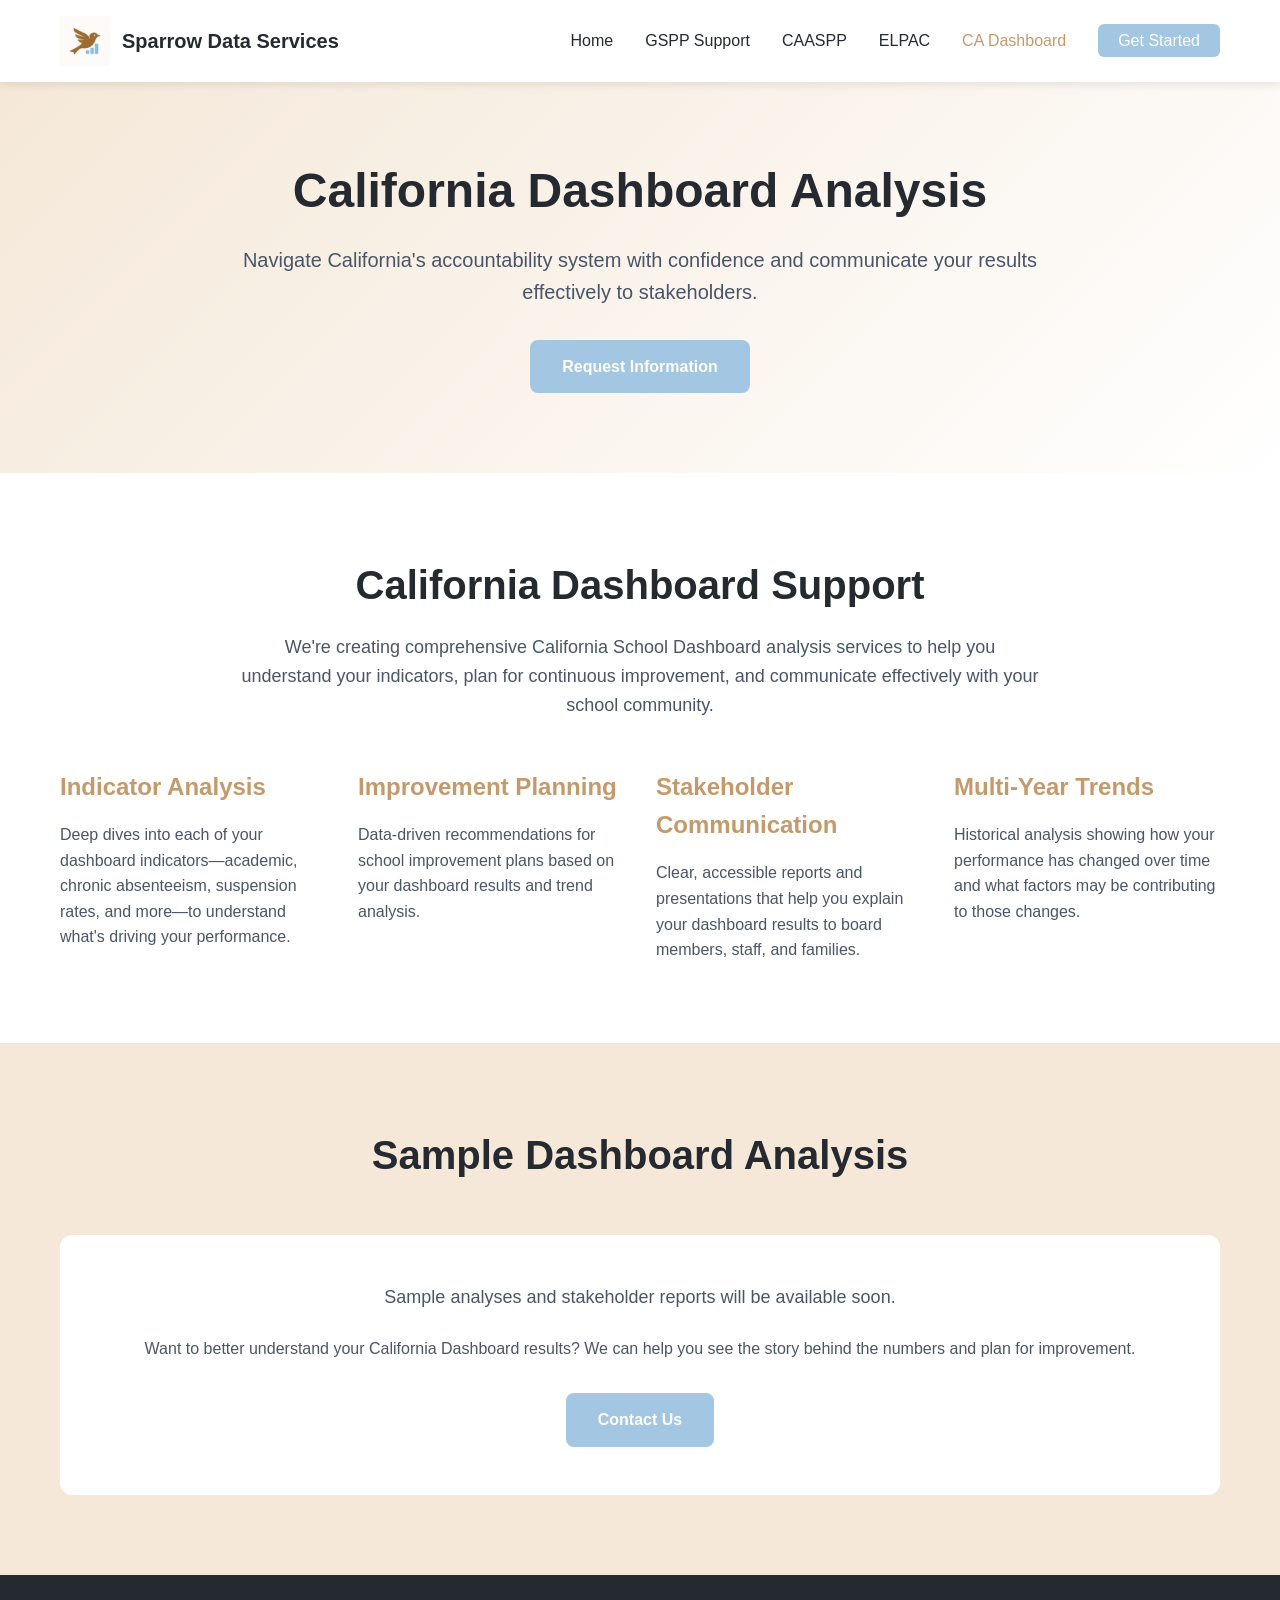
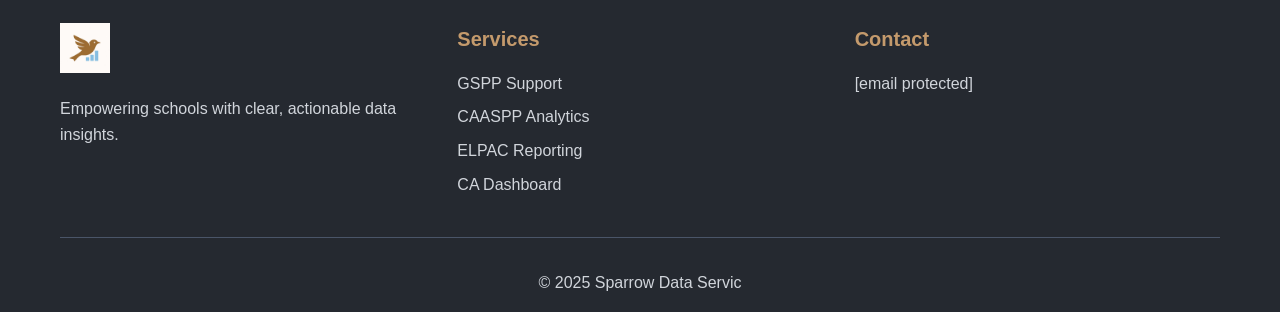
==== ca-dashboard.html @ ae649f96 "Initial website upload" ====
<!DOCTYPE html>
<html lang="en">
<head>
    <meta charset="UTF-8">
    <meta name="viewport" content="width=device-width, initial-scale=1.0">
    <title>CA Dashboard Analysis | Sparrow Data Services</title>
    <meta name="description" content="California School Dashboard analysis and reporting support for school districts.">
    <link rel="stylesheet" href="styles.css">
</head>
<body>
    <!-- Navigation -->
    <nav class="navbar">
        <div class="container">
            <div class="nav-wrapper">
                <a href="index.html" class="logo">
                    <img src="images/SDS_Logo.png" alt="Sparrow Data Services Logo">
                    <span>Sparrow Data Services</span>
                </a>
                <button class="mobile-menu-toggle" aria-label="Toggle menu">
                    <span></span>
                    <span></span>
                    <span></span>
                </button>
                <ul class="nav-menu">
                    <li><a href="index.html">Home</a></li>
                    <li><a href="gspp.html">GSPP Support</a></li>
                    <li><a href="caaspp.html">CAASPP</a></li>
                    <li><a href="elpac.html">ELPAC</a></li>
                    <li><a href="ca-dashboard.html" class="active">CA Dashboard</a></li>
                    <li><a href="index.html#contact" class="btn-nav">Get Started</a></li>
                </ul>
            </div>
        </div>
    </nav>

    <!-- Hero Section -->
    <section class="hero">
        <div class="container">
            <div class="hero-content">
                <h1>California Dashboard Analysis</h1>
                <p class="hero-subtitle">Navigate California's accountability system with confidence and communicate your results effectively to stakeholders.</p>
                <div class="hero-buttons">
                    <a href="index.html#contact" class="btn btn-primary">Request Information</a>
                </div>
            </div>
        </div>
    </section>

    <!-- Coming Soon Section -->
    <section class="services">
        <div class="container">
            <h2>California Dashboard Support</h2>
            <p class="section-subtitle">We're creating comprehensive California School Dashboard analysis services to help you understand your indicators, plan for continuous improvement, and communicate effectively with your school community.</p>
            
            <div class="why-grid" style="margin-top: 3rem;">
                <div class="why-item">
                    <h3>Indicator Analysis</h3>
                    <p>Deep dives into each of your dashboard indicators—academic, chronic absenteeism, suspension rates, and more—to understand what's driving your performance.</p>
                </div>
                <div class="why-item">
                    <h3>Improvement Planning</h3>
                    <p>Data-driven recommendations for school improvement plans based on your dashboard results and trend analysis.</p>
                </div>
                <div class="why-item">
                    <h3>Stakeholder Communication</h3>
                    <p>Clear, accessible reports and presentations that help you explain your dashboard results to board members, staff, and families.</p>
                </div>
                <div class="why-item">
                    <h3>Multi-Year Trends</h3>
                    <p>Historical analysis showing how your performance has changed over time and what factors may be contributing to those changes.</p>
                </div>
            </div>
        </div>
    </section>

    <!-- Sample Placeholder -->
    <section class="why-choose">
        <div class="container">
            <h2>Sample Dashboard Analysis</h2>
            <div style="background-color: white; padding: 3rem; border-radius: 12px; margin-top: 2rem; text-align: center;">
                <p style="color: #4A5568; font-size: 1.125rem; margin-bottom: 1.5rem;">Sample analyses and stakeholder reports will be available soon.</p>
                <p style="color: #4A5568;">Want to better understand your California Dashboard results? We can help you see the story behind the numbers and plan for improvement.</p>
                <a href="index.html#contact" class="btn btn-primary" style="margin-top: 2rem;">Contact Us</a>
            </div>
        </div>
    </section>

    <!-- Footer -->
    <footer class="footer">
        <div class="container">
            <div class="footer-content">
                <div class="footer-section">
                    <img src="images/SDS_Logo.png" alt="Sparrow Data Services" class="footer-logo">
                    <p>Empowering schools with clear, actionable data insights.</p>
                </div>
                <div class="footer-section">
                    <h4>Services</h4>
                    <ul>
                        <li><a href="gspp.html">GSPP Support</a></li>
                        <li><a href="caaspp.html">CAASPP Analytics</a></li>
                        <li><a href="elpac.html">ELPAC Reporting</a></li>
                        <li><a href="ca-dashboard.html">CA Dashboard</a></li>
                    </ul>
                </div>
                <div class="footer-section">
                    <h4>Contact</h4>
                    <p><a href="/cdn-cgi/l/email-protection" class="__cf_email__" data-cfemail="2c484d5a45486c5f5c4d5e5e435b484d584d5f495e5a454f495f024f4341">[email&#160;protected]</a></p>
                </div>
            </div>
            <div class="footer-bottom">
                <p>&copy; 2025 Sparrow Data Servic
---- styles.css ----
/* CSS Variables for Brand Colors */
:root {
    --color-primary: #A3C6E3;
    --color-secondary: #C49A6C;
    --color-beige: #F5E8D8;
    --color-gray: #D1D5DB;
    --color-dark: #252930;
    --color-white: #FFFFFF;
    
    --transition: all 0.3s ease;
    --shadow: 0 2px 10px rgba(0, 0, 0, 0.1);
    --shadow-lg: 0 4px 20px rgba(0, 0, 0, 0.15);
}

/* Reset and Base Styles */
* {
    margin: 0;
    padding: 0;
    box-sizing: border-box;
}

body {
    font-family: -apple-system, BlinkMacSystemFont, 'Segoe UI', Roboto, Oxygen, Ubuntu, Cantarell, sans-serif;
    line-height: 1.6;
    color: var(--color-dark);
    background-color: var(--color-white);
}

.container {
    max-width: 1200px;
    margin: 0 auto;
    padding: 0 20px;
}

/* Navigation */
.navbar {
    background-color: var(--color-white);
    box-shadow: var(--shadow);
    position: sticky;
    top: 0;
    z-index: 1000;
}

.nav-wrapper {
    display: flex;
    justify-content: space-between;
    align-items: center;
    padding: 1rem 0;
}

.logo {
    display: flex;
    align-items: center;
    gap: 12px;
    text-decoration: none;
    color: var(--color-dark);
    font-weight: 600;
    font-size: 1.25rem;
}

.logo img {
    height: 50px;
    width: auto;
}

.nav-menu {
    display: flex;
    list-style: none;
    gap: 2rem;
    align-items: center;
}

.nav-menu a {
    text-decoration: none;
    color: var(--color-dark);
    font-weight: 500;
    transition: var(--transition);
}

.nav-menu a:hover {
    color: var(--color-secondary);
}

.nav-menu a.active {
    color: var(--color-secondary);
}

.btn-nav {
    background-color: var(--color-primary);
    color: var(--color-white) !important;
    padding: 0.5rem 1.25rem;
    border-radius: 6px;
}

.btn-nav:hover {
    background-color: #B38A5C;
    color: var(--color-white) !important;
}

.mobile-menu-toggle {
    display: none;
    flex-direction: column;
    gap: 4px;
    background: none;
    border: none;
    cursor: pointer;
    padding: 8px;
}

.mobile-menu-toggle span {
    width: 25px;
    height: 3px;
    background-color: var(--color-dark);
    transition: var(--transition);
}

/* Hero Section */
.hero {
    background: linear-gradient(135deg, var(--color-beige) 0%, var(--color-white) 100%);
    padding: 5rem 0;
}

.hero-content {
    max-width: 800px;
    margin: 0 auto;
    text-align: center;
}

.hero h1 {
    font-size: 3rem;
    color: var(--color-dark);
    margin-bottom: 1.5rem;
    line-height: 1.2;
}

.hero-subtitle {
    font-size: 1.25rem;
    color: #4A5568;
    margin-bottom: 2rem;
    line-height: 1.6;
}

.hero-buttons {
    display: flex;
    gap: 1rem;
    justify-content: center;
    flex-wrap: wrap;
}

/* Buttons */
.btn {
    display: inline-block;
    padding: 0.875rem 2rem;
    border-radius: 8px;
    text-decoration: none;
    font-weight: 600;
    transition: var(--transition);
    border: none;
    cursor: pointer;
    font-size: 1rem;
}

.btn-primary {
    background-color: var(--color-primary);
    color: var(--color-white);
}

.btn-primary:hover {
    background-color: #8BB4D6;
    transform: translateY(-2px);
    box-shadow: var(--shadow-lg);
}

.btn-secondary {
    background-color: var(--color-secondary);
    color: var(--color-dark);
}

.btn-secondary:hover {
    background-color: #B38A5C;
    transform: translateY(-2px);
    box-shadow: var(--shadow-lg);
}

/* Vision Section */
.vision {
    background-color: var(--color-primary);
    color: var(--color-dark);
    padding: 3rem 0;
}

.vision-content {
    max-width: 900px;
    margin: 0 auto;
    text-align: center;
}

.vision h2 {
    font-size: 2rem;
    margin-bottom: 1rem;
}

.vision p {
    font-size: 1.125rem;
    line-height: 1.8;
}

/* Services Section */
.services {
    padding: 5rem 0;
    background-color: var(--color-white);
}

.services h2 {
    text-align: center;
    font-size: 2.5rem;
    color: var(--color-dark);
    margin-bottom: 1rem;
}

.section-subtitle {
    text-align: center;
    font-size: 1.125rem;
    color: #4A5568;
    max-width: 800px;
    margin: 0 auto 3rem;
    line-height: 1.6;
}

.services-grid {
    display: grid;
    grid-template-columns: repeat(auto-fit, minmax(280px, 1fr));
    gap: 2rem;
    margin-top: 3rem;
}

.service-card {
    background-color: var(--color-white);
    border: 2px solid var(--color-beige);
    border-radius: 12px;
    padding: 2rem;
    transition: var(--transition);
}

.service-card:hover {
    border-color: var(--color-primary);
    box-shadow: var(--shadow-lg);
    transform: translateY(-5px);
}

.service-icon {
    width: 60px;
    height: 60px;
    background-color: #E8F4FA;
    border-radius: 12px;
    display: flex;
    align-items: center;
    justify-content: center;
    margin-bottom: 1.5rem;
}

.service-icon svg {
    width: 32px;
    height: 32px;
    color: var(--color-primary);
}

.service-card h3 {
    font-size: 1.5rem;
    color: var(--color-dark);
    margin-bottom: 1rem;
}

.service-card p {
    color: #4A5568;
    margin-bottom: 1.5rem;
    line-height: 1.6;
}

.service-link {
    color: var(--color-primary);
    text-decoration: none;
    font-weight: 600;
    transition: var(--transition);
}

.service-link:hover {
    color: #8BB4D6;
}

/* Why Choose Us Section */
.why-choose {
    background-color: var(--color-beige);
    padding: 5rem 0;
}

.why-choose h2 {
    text-align: center;
    font-size: 2.5rem;
    color: var(--color-dark);
    margin-bottom: 3rem;
}

.why-grid {
    display: grid;
    grid-template-columns: repeat(auto-fit, minmax(250px, 1fr));
    gap: 2rem;
}

.why-item h3 {
    font-size: 1.5rem;
    color: var(--color-secondary);
    margin-bottom: 1rem;
}

.why-item p {
    color: #4A5568;
    line-height: 1.6;
}

/* Contact Section */
.contact {
    padding: 5rem 0;
    background-color: var(--color-white);
}

.contact-wrapper {
    display: grid;
    grid-template-columns: 1fr 1fr;
    gap: 4rem;
    align-items: start;
}

.contact-info h2 {
    font-size: 2.5rem;
    color: var(--color-dark);
    margin-bottom: 1.5rem;
}

.contact-info p {
    color: #4A5568;
    margin-bottom: 1.5rem;
    line-height: 1.6;
}

.contact-details {
    margin-top: 2rem;
}

.contact-item {
    display: flex;
    align-items: center;
    gap: 1rem;
    margin-bottom: 1rem;
}

.contact-item svg {
    width: 24px;
    height: 24px;
    color: var(--color-primary);
}

.contact-item span {
    color: var(--color-dark);
    font-weight: 500;
}

/* Contact Form */
.contact-form-wrapper {
    background-color: var(--color-beige);
    padding: 2.5rem;
    border-radius: 12px;
}

.form-group {
    margin-bottom: 1.5rem;
}

.form-group label {
    display: block;
    margin-bottom: 0.5rem;
    color: var(--color-dark);
    font-weight: 600;
}

.form-group input,
.form-group select,
.form-group textarea {
    width: 100%;
    padding: 0.875rem;
    border: 2px solid var(--color-gray);
    border-radius: 6px;
    font-size: 1rem;
    font-family: inherit;
    background-color: var(--color-white);
    transition: var(--transition);
}

.form-group input:focus,
.form-group select:focus,
.form-group textarea:focus {
    outline: none;
    border-color: var(--color-primary);
}

.form-group textarea {
    resize: vertical;
    min-height: 120px;
}

.contact-form button {
    width: 100%;
}

/* Footer */
.footer {
    background-color: var(--color-dark);
    color: var(--color-white);
    padding: 3rem 0 1rem;
}

.footer-content {
    display: grid;
    grid-template-columns: repeat(auto-fit, minmax(250px, 1fr));
    gap: 2rem;
    margin-bottom: 2rem;
}

.footer-section h4 {
    color: var(--color-secondary);
    margin-bottom: 1rem;
    font-size: 1.25rem;
}

.footer-section ul {
    list-style: none;
}

.footer-section ul li {
    margin-bottom: 0.5rem;
}

.footer-section a {
    color: var(--color-gray);
    text-decoration: none;
    transition: var(--transition);
}

.footer-section a:hover {
    color: var(--color-white);
}

.footer-section p {
    color: var(--color-gray);
    line-height: 1.6;
}

.footer-logo {
    height: 50px;
    width: auto;
    margin-bottom: 1rem;
}

.footer-bottom {
    border-top: 1px solid #4A5568;
    padding-top: 2rem;
    text-align: center;
}

.footer-bottom p {
    color: var(--color-gray);
}

/* Responsive Design */
@media (max-width: 768px) {
    .nav-menu {
        display: none;
        position: absolute;
        top: 100%;
        left: 0;
        right: 0;
        background-color: var(--color-white);
        flex-direction: column;
        padding: 1rem;
        box-shadow: var(--shadow-lg);
        gap: 0;
    }

    .nav-menu.active {
        display: flex;
    }

    .nav-menu li {
        width: 100%;
        padding: 0.75rem 0;
        border-bottom: 1px solid var(--color-beige);
    }

    .nav-menu li:last-child {
        border-bottom: none;
    }

    .mobile-menu-toggle {
        display: flex;
    }

    .hero h1 {
        font-size: 2rem;
    }

    .hero-subtitle {
        font-size: 1.125rem;
    }

    .hero-buttons {
        flex-direction: column;
        align-items: stretch;
    }

    .hero-buttons .btn {
        width: 100%;
        text-align: center;
    }

    .contact-wrapper {
        grid-template-columns: 1fr;
        gap: 2rem;
    }

    .services h2,
    .why-choose h2,
    .contact-info h2 {
        font-size: 2rem;
    }

    .services-grid,
    .why-grid {
        grid-template-columns: 1fr;
    }
}

@media (max-width: 480px) {
    .hero h1 {
        font-size: 1.75rem;
    }

    .logo span {
        display: none;
    }

    .services h2,
    .why-choose h2 {
        font-size: 1.75rem;
    }
}

/* Alert/Success Messages */
.alert {
    padding: 1rem;
    border-radius: 6px;
    margin-bottom: 1rem;
}

.alert-success {
    background-color: #D1FAE5;
    color: #065F46;
    border: 1px solid #6EE7B7;
}

.alert-error {
    background-color: #FEE2E2;
    color: #991B1B;
    border: 1px solid #FCA5A5;
}
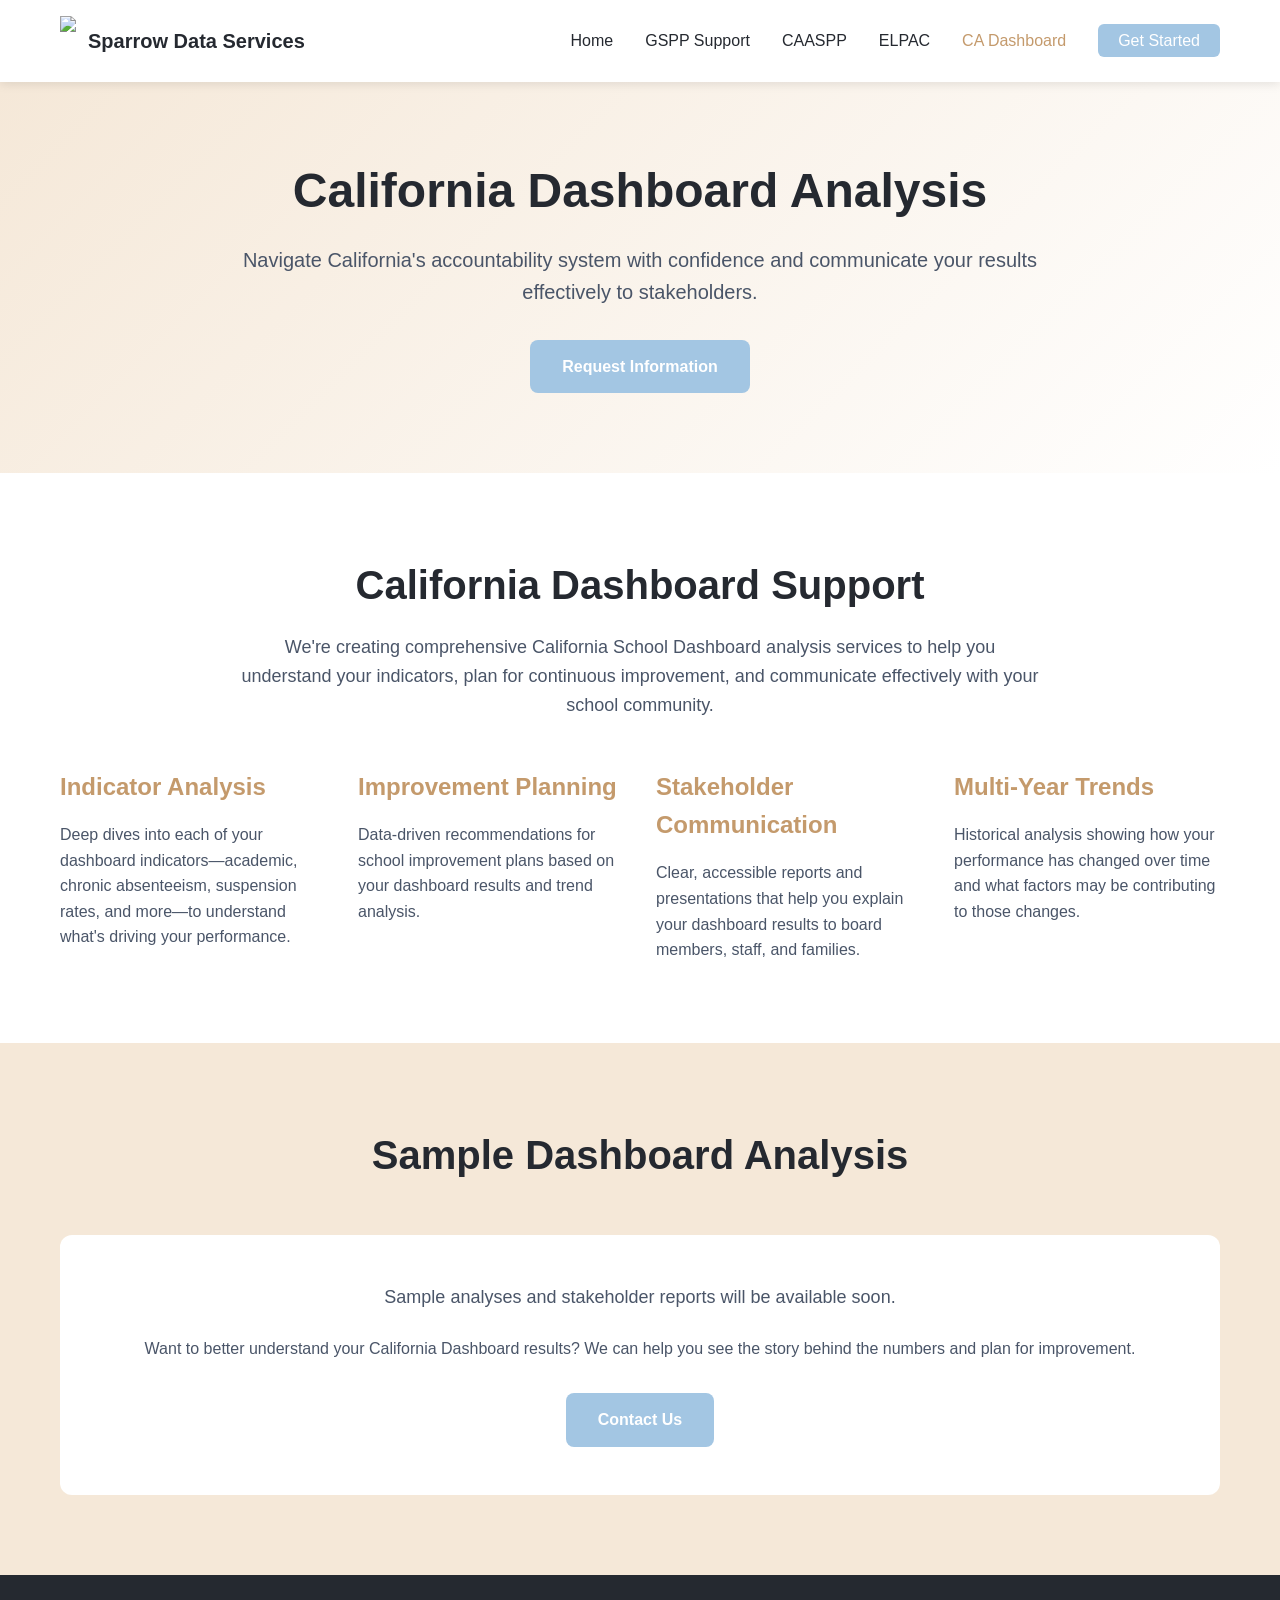
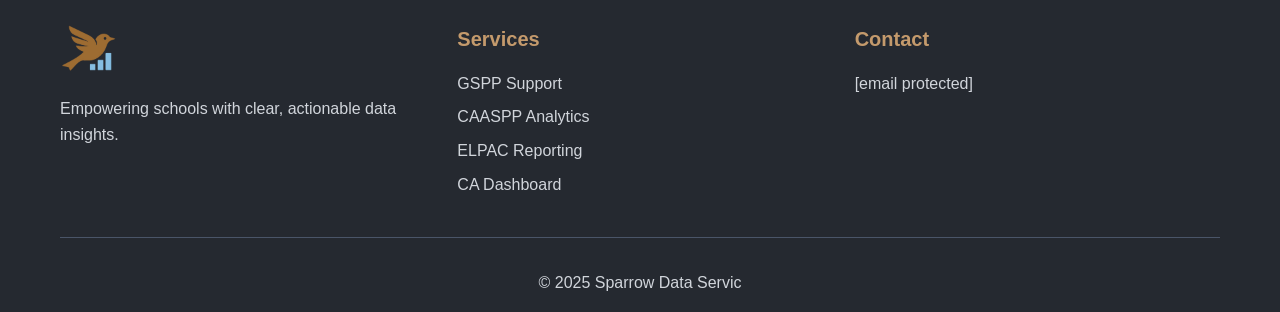
==== commit 49a88d2c: "Add files via upload" ====
--- a/ca-dashboard.html
+++ b/ca-dashboard.html
@@ -13,7 +13,7 @@
         <div class="container">
             <div class="nav-wrapper">
                 <a href="index.html" class="logo">
-                    <img src="images/SDS_Logo.png" alt="Sparrow Data Services Logo">
+                    <img src="images/SDS_logo_transparent.png alt="Sparrow Data Services Logo">
                     <span>Sparrow Data Services</span>
                 </a>
                 <button class="mobile-menu-toggle" aria-label="Toggle menu">
@@ -90,7 +90,7 @@
         <div class="container">
             <div class="footer-content">
                 <div class="footer-section">
-                    <img src="images/SDS_Logo.png" alt="Sparrow Data Services" class="footer-logo">
+                    <img src="images/SDS_logo_transparent.png" alt="Sparrow Data Services" class="footer-logo">
                     <p>Empowering schools with clear, actionable data insights.</p>
                 </div>
                 <div class="footer-section">
@@ -104,7 +104,7 @@
                 </div>
                 <div class="footer-section">
                     <h4>Contact</h4>
-                    <p><a href="/cdn-cgi/l/email-protection" class="__cf_email__" data-cfemail="2c484d5a45486c5f5c4d5e5e435b484d584d5f495e5a454f495f024f4341">[email&#160;protected]</a></p>
+                    <p><a href="/cdn-cgi/l/email-protection" class="__cf_email__" data-cfemail="2e4a4f58474a6e5d5e4f5c5c41594a4f5a4f5d4b5c58474d4b5d004d4143">[email&#160;protected]</a></p>
                 </div>
             </div>
             <div class="footer-bottom">
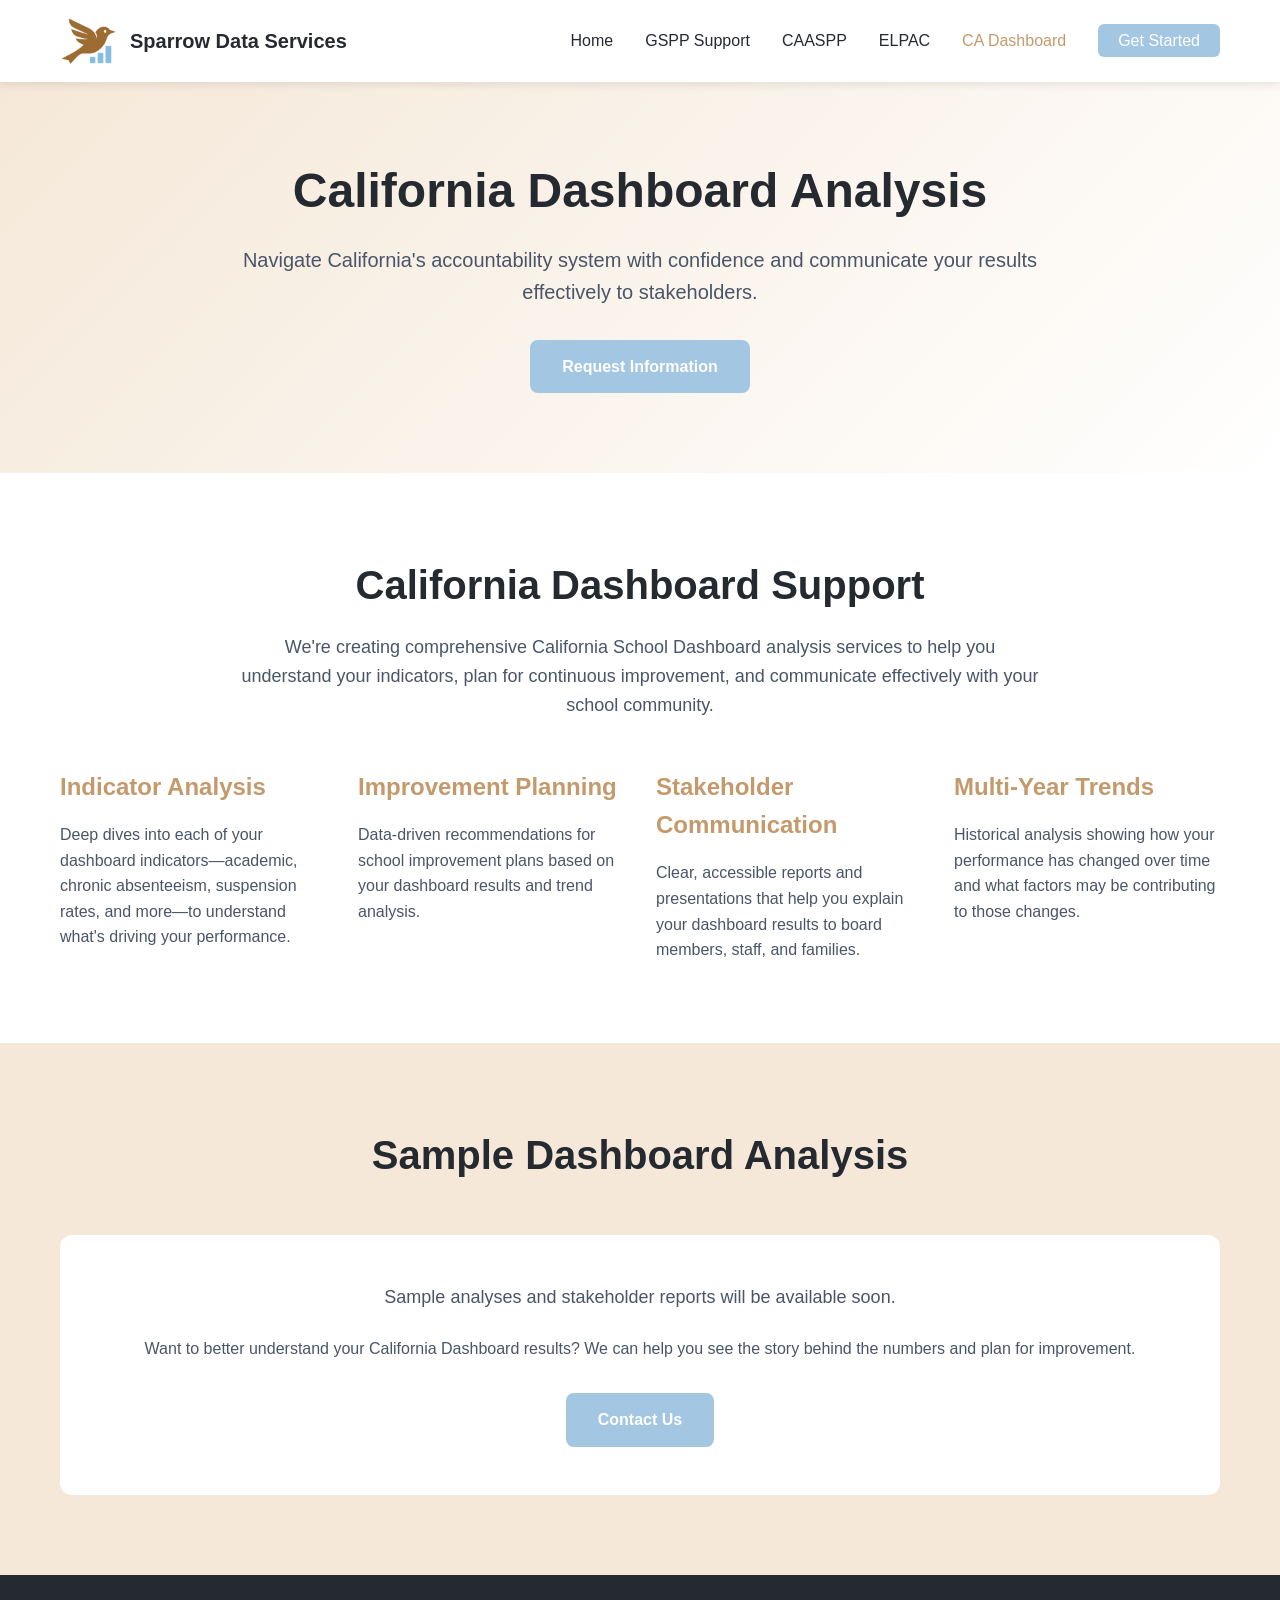
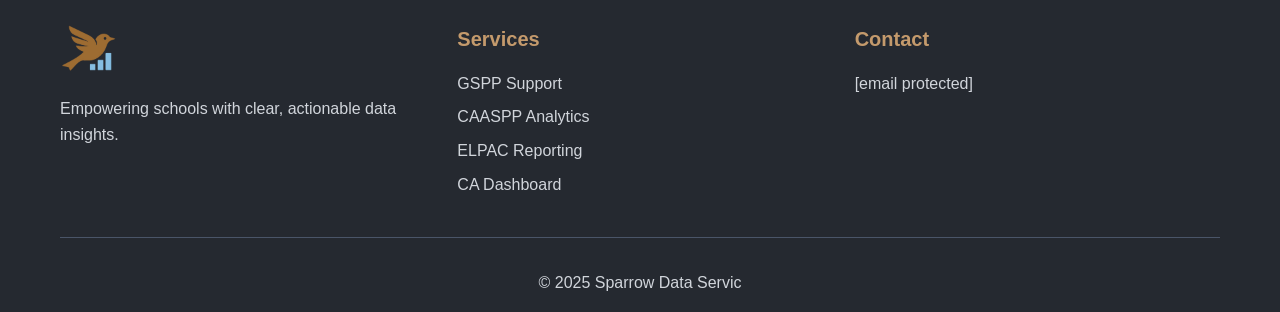
==== commit c12cafb2: "Update ca-dashboard.html" ====
--- a/ca-dashboard.html
+++ b/ca-dashboard.html
@@ -13,7 +13,7 @@
         <div class="container">
             <div class="nav-wrapper">
                 <a href="index.html" class="logo">
-                    <img src="images/SDS_logo_transparent.png alt="Sparrow Data Services Logo">
+                    <img src="images/SDS_logo_transparent.png" alt="Sparrow Data Services Logo">
                     <span>Sparrow Data Services</span>
                 </a>
                 <button class="mobile-menu-toggle" aria-label="Toggle menu">
@@ -108,4 +108,4 @@
                 </div>
             </div>
             <div class="footer-bottom">
-                <p>&copy; 2025 Sparrow Data Servic+                <p>&copy; 2025 Sparrow Data Servic
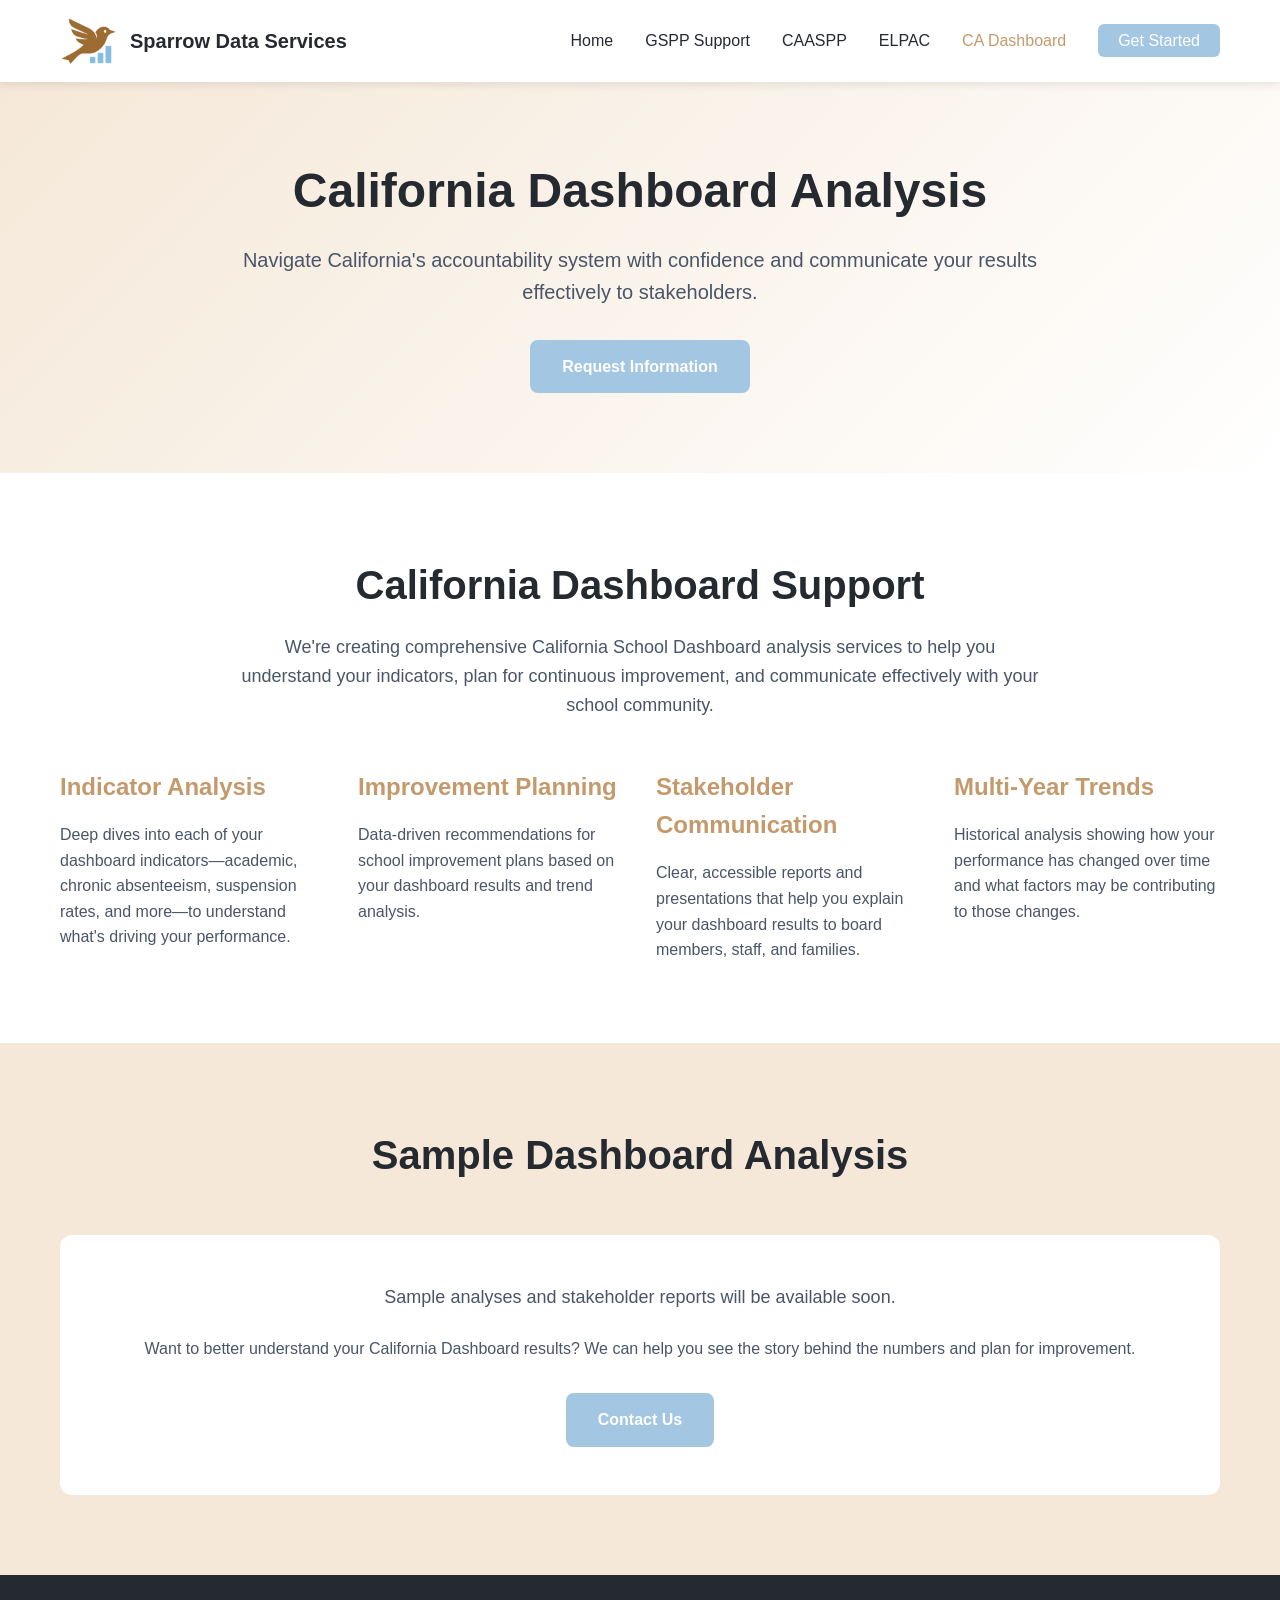
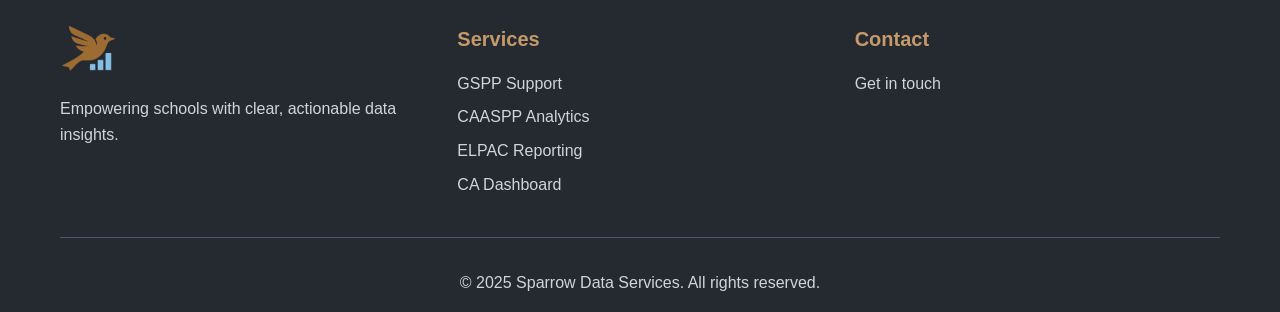
==== commit 48985e5b: "Add files via upload" ====
--- a/ca-dashboard.html
+++ b/ca-dashboard.html
@@ -5,6 +5,15 @@
     <meta name="viewport" content="width=device-width, initial-scale=1.0">
     <title>CA Dashboard Analysis | Sparrow Data Services</title>
     <meta name="description" content="California School Dashboard analysis and reporting support for school districts.">
+    <link rel="icon" type="image/png" href="images/SDS_logo_transparent.png">
+    <!-- Google tag (gtag.js) -->
+    <script async src="https://www.googletagmanager.com/gtag/js?id=G-5SXX5XPLB7"></script>
+    <script>
+      window.dataLayer = window.dataLayer || [];
+      function gtag(){dataLayer.push(arguments);}
+      gtag('js', new Date());
+      gtag('config', 'G-5SXX5XPLB7');
+    </script>
     <link rel="stylesheet" href="styles.css">
 </head>
 <body>
@@ -104,8 +113,15 @@
                 </div>
                 <div class="footer-section">
                     <h4>Contact</h4>
-                    <p><a href="/cdn-cgi/l/email-protection" class="__cf_email__" data-cfemail="2e4a4f58474a6e5d5e4f5c5c41594a4f5a4f5d4b5c58474d4b5d004d4143">[email&#160;protected]</a></p>
+                    <p><a href="index.html#contact">Get in touch</a></p>
                 </div>
             </div>
             <div class="footer-bottom">
-                <p>&copy; 2025 Sparrow Data Servic
+                <p>&copy; 2025 Sparrow Data Services. All rights reserved.</p>
+            </div>
+        </div>
+    </footer>
+
+    <script src="script.js"></script>
+</body>
+</html>
